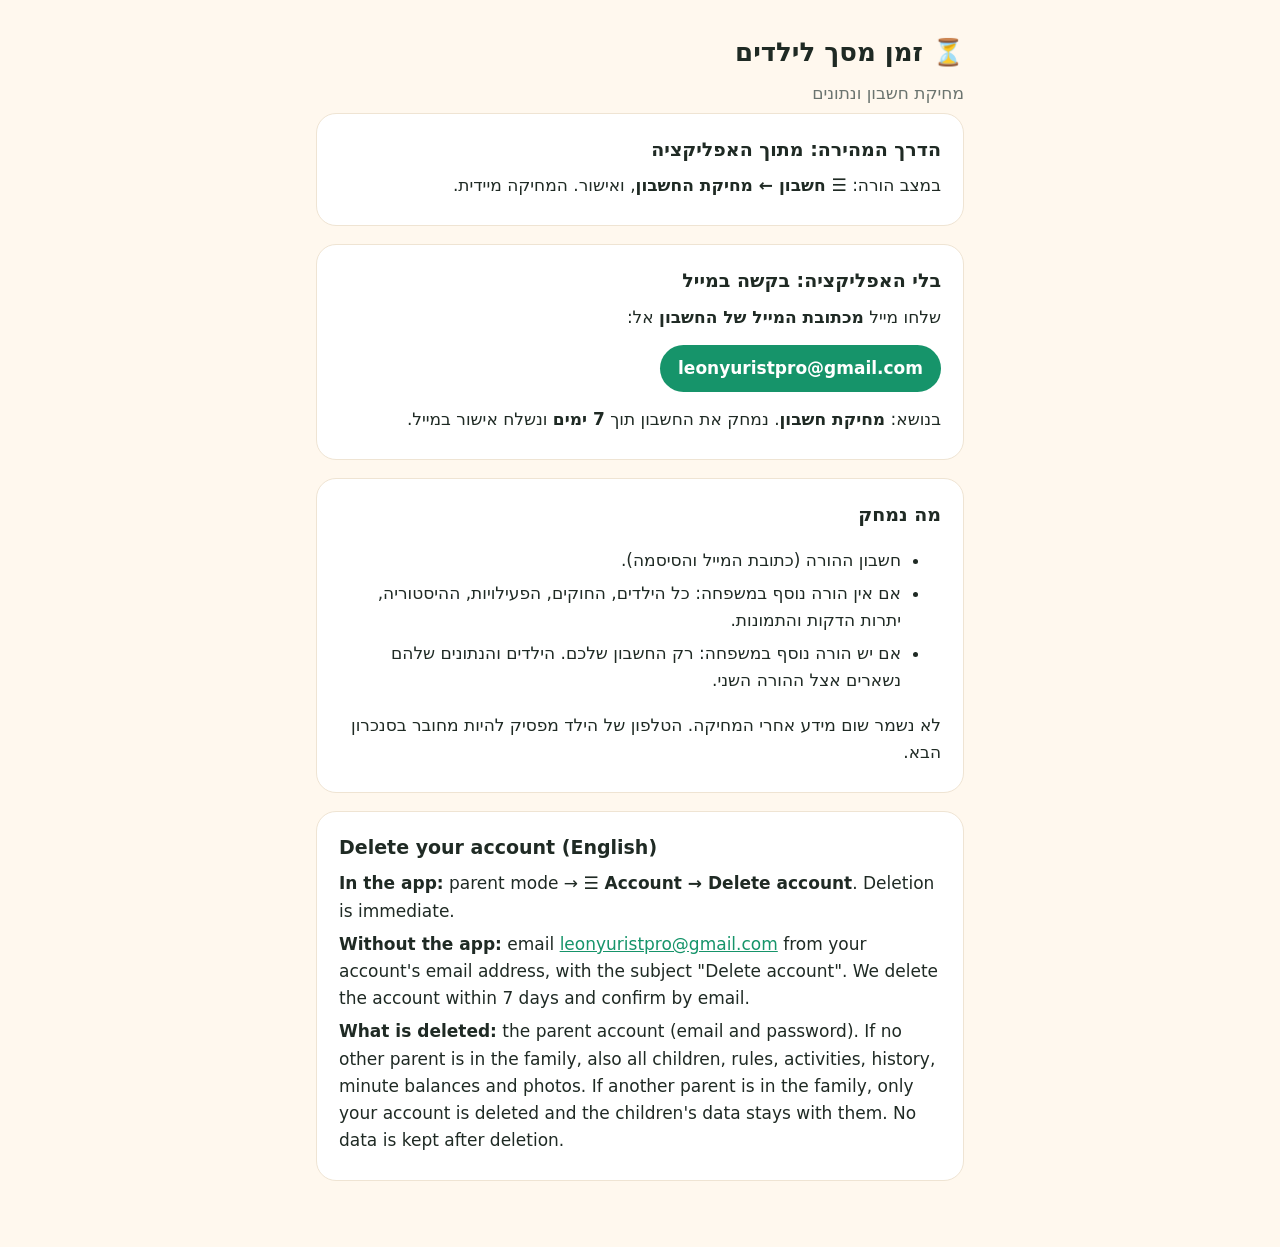
==== delete-account/index.html @ df600082 "דף בקשת מחיקת חשבון (נדרש ל-Google Play) Co-Authored-By: Claude Opus 5.5 <noreply@anthropic.com>" ====
<!doctype html>
<html lang="he" dir="rtl">
<head>
<meta charset="utf-8">
<meta name="viewport" content="width=device-width, initial-scale=1">
<title>מחיקת חשבון · זמן מסך לילדים</title>
<style>
  :root { --bg: #fff8ee; --card: #ffffff; --text: #1f2a24; --muted: #6b746f; --primary: #16946a; --stroke: #efe4d3; }
  @media (prefers-color-scheme: dark) {
    :root { --bg: #151a17; --card: #1f2622; --text: #eef2ef; --muted: #a3ada7; --primary: #4cc79b; --stroke: #2e3832; }
  }
  * { box-sizing: border-box; }
  body { margin: 0; background: var(--bg); color: var(--text); font: 17px/1.6 system-ui, -apple-system, "Segoe UI", Arial, sans-serif; }
  main { max-width: 680px; margin: 0 auto; padding: 32px 16px 48px; }
  .card { background: var(--card); border: 1px solid var(--stroke); border-radius: 20px; padding: 20px 22px; margin-bottom: 18px; }
  h1 { font-size: 26px; margin: 0 0 4px; }
  h2 { font-size: 19px; margin: 0 0 8px; }
  p, li { margin: 6px 0; }
  .muted { color: var(--muted); }
  a { color: var(--primary); }
  .mail { display: inline-block; margin: 8px 0; padding: 10px 18px; border-radius: 999px; background: var(--primary); color: #fff; text-decoration: none; font-weight: 600; }
  [lang="en"] { direction: ltr; text-align: left; }
  bdi { unicode-bidi: isolate; }
</style>
</head>
<body>
<main>
  <h1>⏳ זמן מסך לילדים</h1>
  <p class="muted">מחיקת חשבון ונתונים</p>

  <div class="card">
    <h2>הדרך המהירה: מתוך האפליקציה</h2>
    <p>במצב הורה: <b>☰ חשבון ← מחיקת החשבון</b>, ואישור. המחיקה מיידית.</p>
  </div>

  <div class="card">
    <h2>בלי האפליקציה: בקשה במייל</h2>
    <p>שלחו מייל <b>מכתובת המייל של החשבון</b> אל:</p>
    <a class="mail" href="mailto:leonyuristpro@gmail.com?subject=%D7%9E%D7%97%D7%99%D7%A7%D7%AA%20%D7%97%D7%A9%D7%91%D7%95%D7%9F"><bdi>leonyuristpro@gmail.com</bdi></a>
    <p>בנושא: <b>מחיקת חשבון</b>. נמחק את החשבון תוך <b>7 ימים</b> ונשלח אישור במייל.</p>
  </div>

  <div class="card">
    <h2>מה נמחק</h2>
    <ul>
      <li>חשבון ההורה (כתובת המייל והסיסמה).</li>
      <li>אם אין הורה נוסף במשפחה: כל הילדים, החוקים, הפעילויות, ההיסטוריה, יתרות הדקות והתמונות.</li>
      <li>אם יש הורה נוסף במשפחה: רק החשבון שלכם. הילדים והנתונים שלהם נשארים אצל ההורה השני.</li>
    </ul>
    <p>לא נשמר שום מידע אחרי המחיקה. הטלפון של הילד מפסיק להיות מחובר בסנכרון הבא.</p>
  </div>

  <div class="card" lang="en">
    <h2>Delete your account (English)</h2>
    <p><b>In the app:</b> parent mode → <b>☰ Account → Delete account</b>. Deletion is immediate.</p>
    <p><b>Without the app:</b> email <a href="mailto:leonyuristpro@gmail.com?subject=Delete%20account">leonyuristpro@gmail.com</a> from your account's email address, with the subject "Delete account". We delete the account within 7 days and confirm by email.</p>
    <p><b>What is deleted:</b> the parent account (email and password). If no other parent is in the family, also all children, rules, activities, history, minute balances and photos. If another parent is in the family, only your account is deleted and the children's data stays with them. No data is kept after deletion.</p>
  </div>
</main>
</body>
</html>
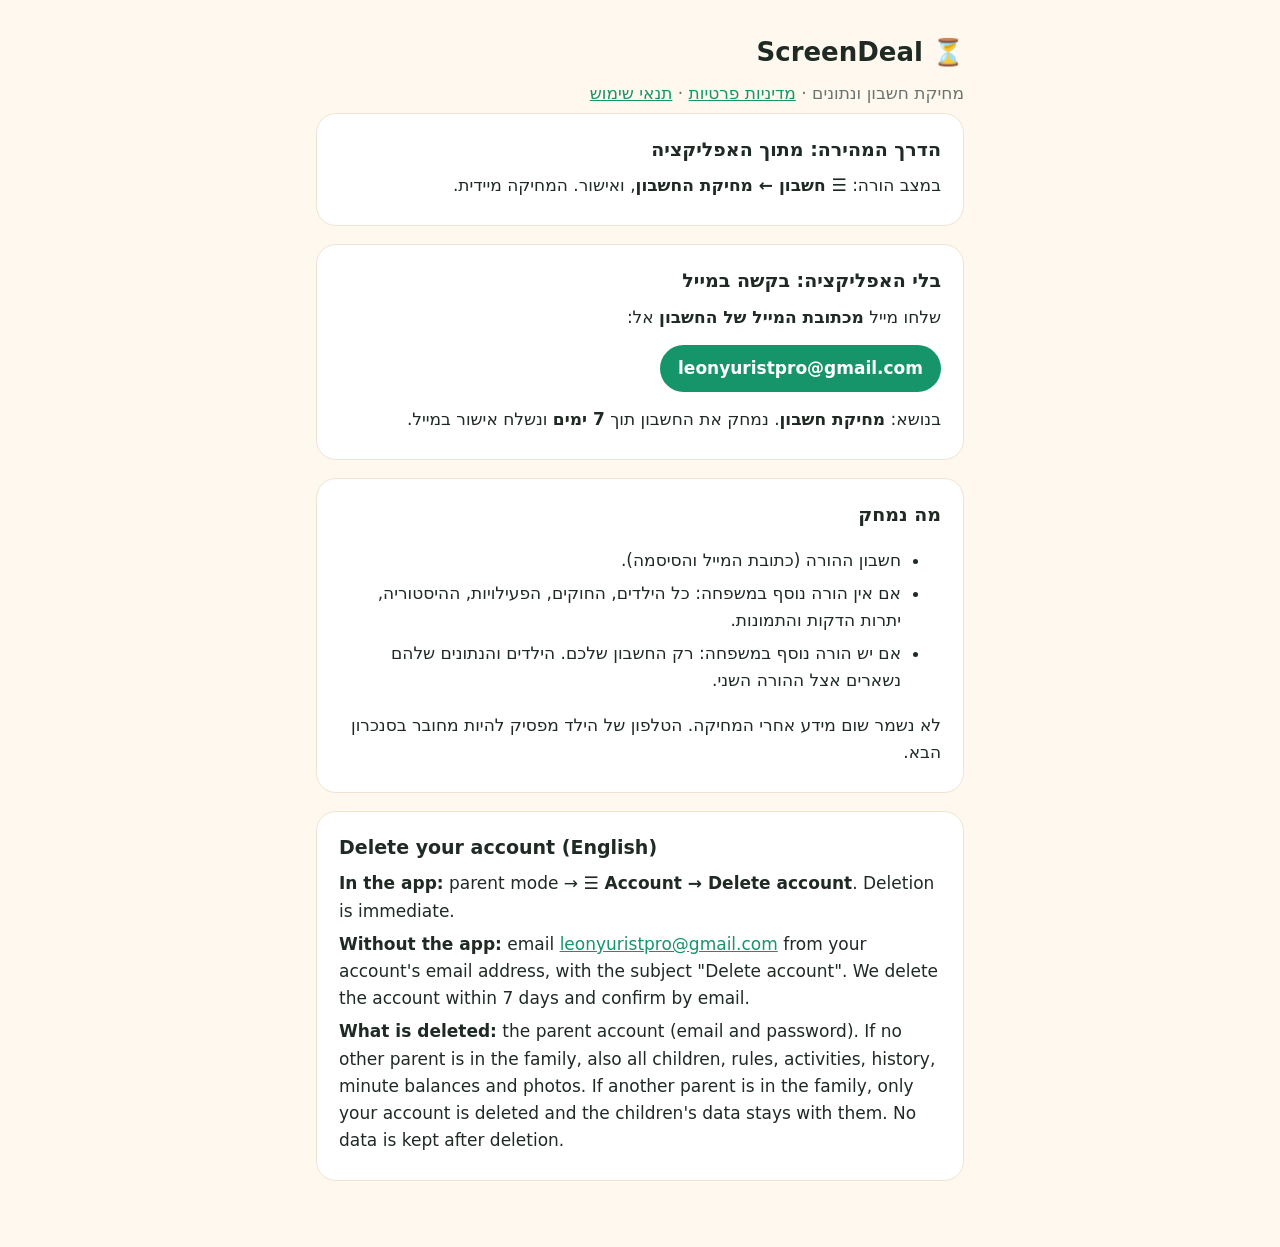
==== commit fb62a264: "מדיניות פרטיות, תנאי שימוש ודף ראשי; שם האפליקציה ScreenDeal Co-Authored-By: Claude Opus 5.5 <norepl" ====
--- a/delete-account/index.html
+++ b/delete-account/index.html
@@ -3,7 +3,7 @@
 <head>
 <meta charset="utf-8">
 <meta name="viewport" content="width=device-width, initial-scale=1">
-<title>מחיקת חשבון · זמן מסך לילדים</title>
+<title>מחיקת חשבון · ScreenDeal</title>
 <style>
   :root { --bg: #fff8ee; --card: #ffffff; --text: #1f2a24; --muted: #6b746f; --primary: #16946a; --stroke: #efe4d3; }
   @media (prefers-color-scheme: dark) {
@@ -25,8 +25,8 @@
 </head>
 <body>
 <main>
-  <h1>⏳ זמן מסך לילדים</h1>
-  <p class="muted">מחיקת חשבון ונתונים</p>
+  <h1>⏳ ScreenDeal</h1>
+  <p class="muted">מחיקת חשבון ונתונים · <a href="../privacy/">מדיניות פרטיות</a> · <a href="../terms/">תנאי שימוש</a></p>
 
   <div class="card">
     <h2>הדרך המהירה: מתוך האפליקציה</h2>
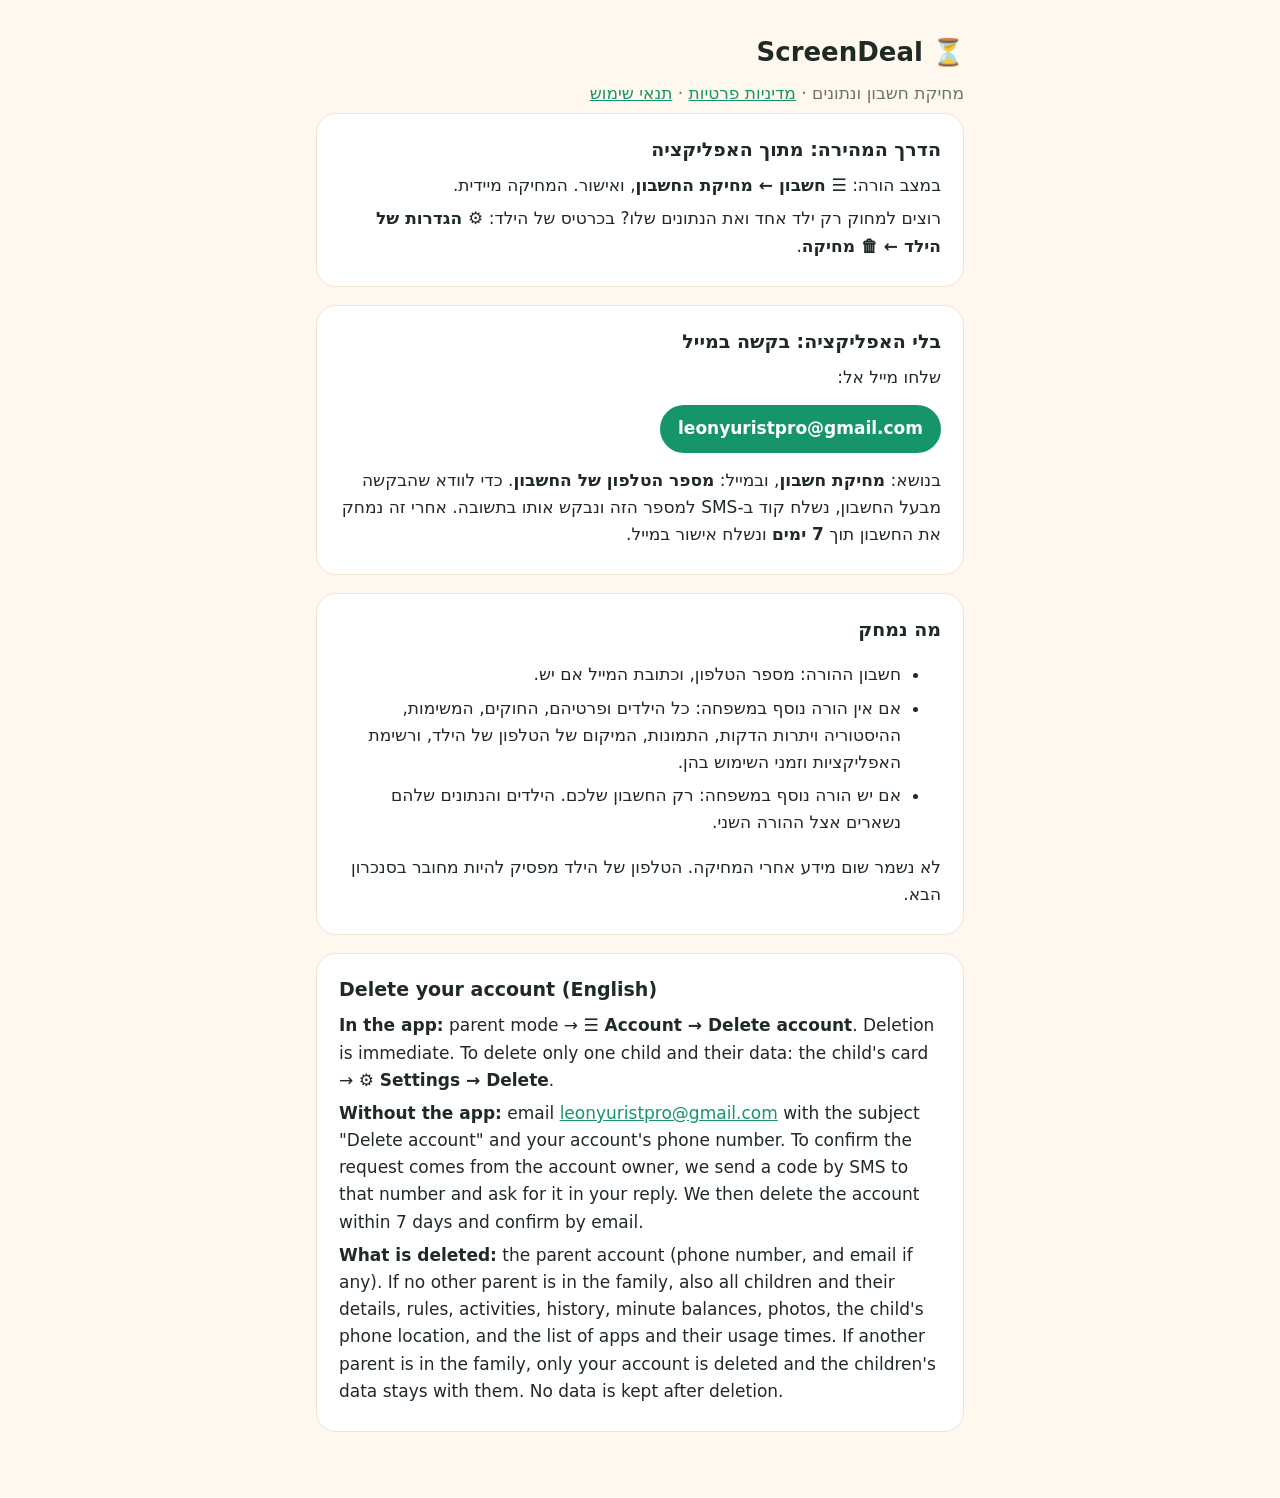
==== commit 34c21f43: "דף מחיקת חשבון: בקשה במייל עם מספר הטלפון של החשבון ואימות בקוד SMS (במקום "מכתובת המייל של החשבון")" ====
--- a/delete-account/index.html
+++ b/delete-account/index.html
@@ -31,20 +31,21 @@
   <div class="card">
     <h2>הדרך המהירה: מתוך האפליקציה</h2>
     <p>במצב הורה: <b>☰ חשבון ← מחיקת החשבון</b>, ואישור. המחיקה מיידית.</p>
+    <p>רוצים למחוק רק ילד אחד ואת הנתונים שלו? בכרטיס של הילד: <b>⚙️ הגדרות של הילד ← 🗑 מחיקה</b>.</p>
   </div>
 
   <div class="card">
     <h2>בלי האפליקציה: בקשה במייל</h2>
-    <p>שלחו מייל <b>מכתובת המייל של החשבון</b> אל:</p>
+    <p>שלחו מייל אל:</p>
     <a class="mail" href="mailto:leonyuristpro@gmail.com?subject=%D7%9E%D7%97%D7%99%D7%A7%D7%AA%20%D7%97%D7%A9%D7%91%D7%95%D7%9F"><bdi>leonyuristpro@gmail.com</bdi></a>
-    <p>בנושא: <b>מחיקת חשבון</b>. נמחק את החשבון תוך <b>7 ימים</b> ונשלח אישור במייל.</p>
+    <p>בנושא: <b>מחיקת חשבון</b>, ובמייל: <b>מספר הטלפון של החשבון</b>. כדי לוודא שהבקשה מבעל החשבון, נשלח קוד ב-SMS למספר הזה ונבקש אותו בתשובה. אחרי זה נמחק את החשבון תוך <b>7 ימים</b> ונשלח אישור במייל.</p>
   </div>
 
   <div class="card">
     <h2>מה נמחק</h2>
     <ul>
-      <li>חשבון ההורה (כתובת המייל והסיסמה).</li>
-      <li>אם אין הורה נוסף במשפחה: כל הילדים, החוקים, הפעילויות, ההיסטוריה, יתרות הדקות והתמונות.</li>
+      <li>חשבון ההורה: מספר הטלפון, וכתובת המייל אם יש.</li>
+      <li>אם אין הורה נוסף במשפחה: כל הילדים ופרטיהם, החוקים, המשימות, ההיסטוריה ויתרות הדקות, התמונות, המיקום של הטלפון של הילד, ורשימת האפליקציות וזמני השימוש בהן.</li>
       <li>אם יש הורה נוסף במשפחה: רק החשבון שלכם. הילדים והנתונים שלהם נשארים אצל ההורה השני.</li>
     </ul>
     <p>לא נשמר שום מידע אחרי המחיקה. הטלפון של הילד מפסיק להיות מחובר בסנכרון הבא.</p>
@@ -52,9 +53,9 @@
 
   <div class="card" lang="en">
     <h2>Delete your account (English)</h2>
-    <p><b>In the app:</b> parent mode → <b>☰ Account → Delete account</b>. Deletion is immediate.</p>
-    <p><b>Without the app:</b> email <a href="mailto:leonyuristpro@gmail.com?subject=Delete%20account">leonyuristpro@gmail.com</a> from your account's email address, with the subject "Delete account". We delete the account within 7 days and confirm by email.</p>
-    <p><b>What is deleted:</b> the parent account (email and password). If no other parent is in the family, also all children, rules, activities, history, minute balances and photos. If another parent is in the family, only your account is deleted and the children's data stays with them. No data is kept after deletion.</p>
+    <p><b>In the app:</b> parent mode → <b>☰ Account → Delete account</b>. Deletion is immediate. To delete only one child and their data: the child's card → <b>⚙️ Settings → Delete</b>.</p>
+    <p><b>Without the app:</b> email <a href="mailto:leonyuristpro@gmail.com?subject=Delete%20account">leonyuristpro@gmail.com</a> with the subject "Delete account" and your account's phone number. To confirm the request comes from the account owner, we send a code by SMS to that number and ask for it in your reply. We then delete the account within 7 days and confirm by email.</p>
+    <p><b>What is deleted:</b> the parent account (phone number, and email if any). If no other parent is in the family, also all children and their details, rules, activities, history, minute balances, photos, the child's phone location, and the list of apps and their usage times. If another parent is in the family, only your account is deleted and the children's data stays with them. No data is kept after deletion.</p>
   </div>
 </main>
 </body>
